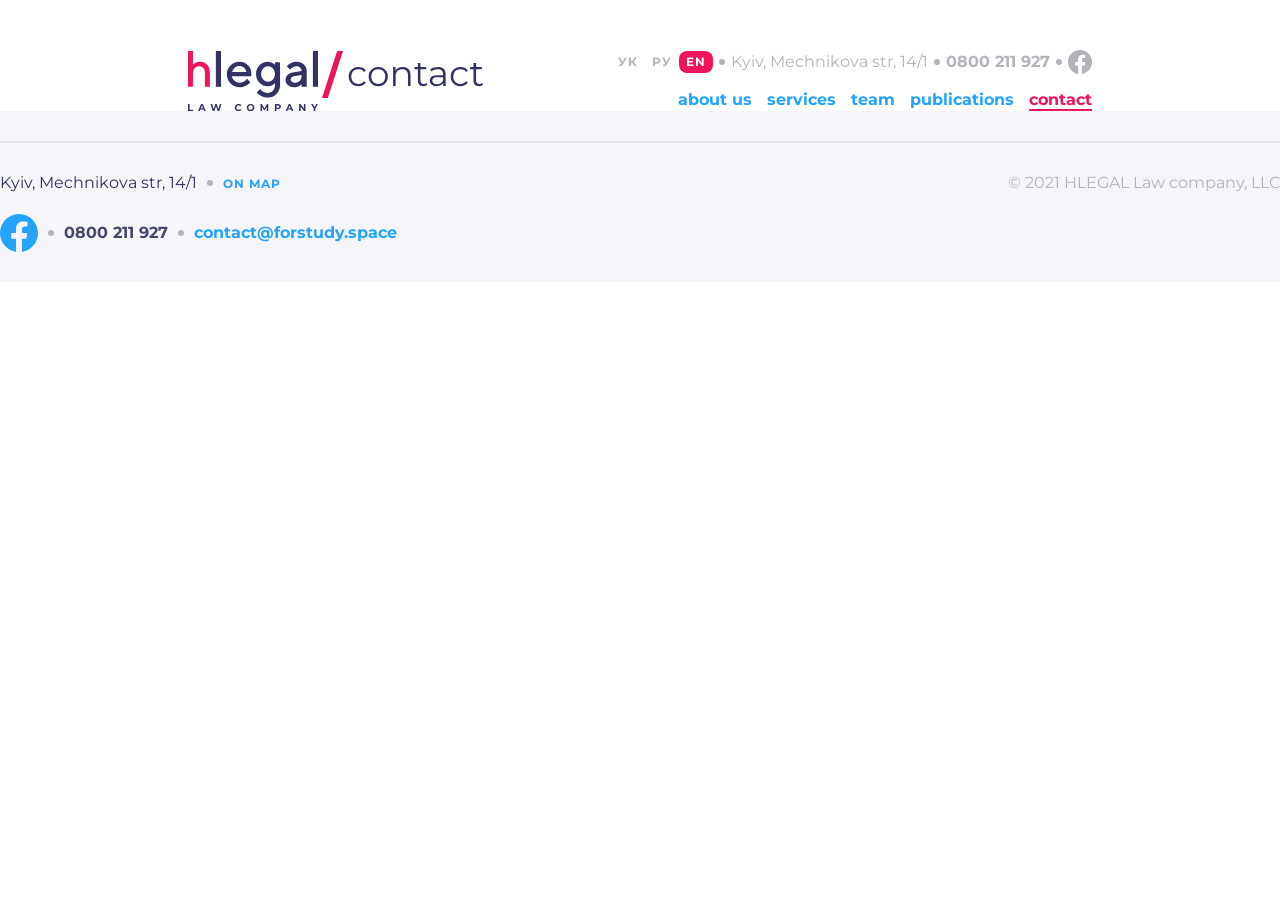
==== contact.html @ 12a872fe "contactpage(header+footer)" ====
<!DOCTYPE html>
<html lang="en">
<head>
    <meta charset="UTF-8">
    <meta name="viewport" content="width=device-width, initial-scale=1.0">
    <title>Contact</title>

     <link rel="stylesheet" href="./style/reset.css">
    <link rel="stylesheet" href="./style/contact.css">
</head>
<body>
   <header class="header desctop header--light">
        <div class="container header__container">
            <a href="index.html" class="header__logo">
                <svg width="297" height="60">
                    <use xlink:href="./sprite.svg#logo-contact"></use>
                </svg>
            </a>

            <div class="header-content">
                <div class="top-block">
                    <div class="lang-switcher">
                        <button class="small-btn">УК</button>
                        <button class="small-btn">РУ</button>
                        <button class="small-btn active">EN</button>
                    </div>

                    <ul class="top-list">
                        <li><a href="#" class="top-list__address">Kyiv, Mechnikova str, 14/1</a></li>
                        <li><a class="top-list__phone" href="tel:0800211927">0800 211 927</a></li>
                        <li>
                            <a href="#" class="top-list__social" aria-label="Facebook">
                                <svg width="24" height="24" class="top-list__social-icon">
                                    <use xlink:href="./sprite.svg#icon-facebook"></use>
                                </svg>
                            </a>
                        </li>
                    </ul>
                </div>

                <nav class="nav">
                    <a href="#" class="nav__link">about us</a>
                    <a href="#" class="nav__link">services</a>
                    <a href="#" class="nav__link">team</a>
                    <a href="#" class="nav__link">publications</a>
                    <a href="#" class="nav__link nav__link--active">contact</a>
                </nav>
            </div>
        </div>
    </header>


    <header class="header mobile header--light">
        <div class="header__top">
            <div class="lang-switcher">
                <button class="small-btn">УК</button>
                <button class="small-btn">РУ</button>
                <button class="small-btn active">EN</button>
            </div>
            <a class="top-list__phone" href="tel:0800211927">0800 211 927</a>
        </div>
        <div class="container header__container">
            <a href="index.html" class="header__logo">
                <svg width="166" height="57">
                    <use xlink:href="./sprite.svg#logo-contact"></use>
                </svg>
            </a>

            <label class="burger-menu" for="burger">
                <svg width="32" height="32" class="burger-menu__icon">
                    <use xlink:href="./sprite.svg#burger-default"></use>
                </svg>
            </label>
            <input type="checkbox" hidden id="burger">
            <div class="mobile-overlay"></div>
            <div class="header-mobile-dropdown">
                <label class="burger-menu" for="burger">
                    <svg width="32" height="32">
                        <use xlink:href="./sprite.svg#burger-close"></use>
                    </svg>
                </label>
                <ul>
                    <li><a href="#" class="link">about us</a></li>
                    <li><a href="#" class="link">services</a></li>
                    <li><a href="#" class="link">team</a></li>
                    <li><a href="#" class="link">publications</a></li>
                    <li><a href="#" class="link link--active">contact</a></li>
                </ul>
            </div>
        </div>
    </header> 

      <footer class="footer">
            <div class="container footer__container">
                <div class="footer__info">
                    <div class="footer__row">
                        <span class="footer__address">Kyiv, Mechnikova str, 14/1</span>
                        <a href="https://maps.app.goo.gl/y9jkHgbZWeBHmCza8" target="_blank" rel="noopener"
                            class="footer__map">on map</a>
                    </div>

                    <div class="footer__row">
                        <a href="#" class="footer__social" aria-label="Facebook">
                            <svg width="38" height="38" class="footer__social-icon">
                                <use xlink:href="./sprite.svg#icon-facebook"></use>
                            </svg>
                        </a>
                        <a href="tel:0800211927" class="footer__phone">0800 211 927</a>
                        <a href="mailto:contact@forstudy.space" class="footer__email">contact@forstudy.space</a>
                    </div>
                </div>

                <p class="footer__copy">© 2021 HLEGAL Law company, LLC</p>
            </div>
        </footer>
</body>
</html>
---- style/contact.css ----
@import url("https://fonts.googleapis.com/css2?family=Montserrat:wght@100..900&display=swap");
body {
  font-family: "Montserrat", sans-serif;
}

* {
  margin: 0;
  padding: 0;
  box-sizing: border-box;
  outline: none;
  border: none;
  text-decoration: none;
  color: inherit;
  font: inherit;
}

.gradient-text {
  background-clip: text;
  -webkit-background-clip: text;
  -moz-background-clip: text;
  -webkit-text-fill-color: transparent;
  -moz-text-fill-color: transparent;
  background-image: linear-gradient(90.13deg, #F0145A 0.84%, #EF8080 99.96%);
}

.h1 {
  font-weight: 700;
  font-size: 38px;
  line-height: 28px;
  letter-spacing: 0;
  letter-spacing: 0;
}

h2 {
  color: #323264;
  font-weight: 700;
  font-size: 30px;
  line-height: 37px;
  letter-spacing: 0;
  color: #323264;
  letter-spacing: 0;
}

h3 {
  color: #323264;
  font-weight: 700;
  font-size: 22px;
  line-height: 27px;
  letter-spacing: 0;
  color: #323264;
  letter-spacing: 0;
}

.h3caps {
  color: #323264;
  font-weight: 700;
  font-size: 14px;
  line-height: 17px;
  letter-spacing: 1;
  color: #323264;
  letter-spacing: 1;
  text-transform: uppercase;
}

h4 {
  color: #323264;
  font-weight: 700;
  font-size: 16px;
  line-height: 20px;
  letter-spacing: 0;
  color: #323264;
  letter-spacing: 0;
}

p {
  color: #000000;
  font-weight: 400;
  font-size: 16px;
  line-height: 26px;
  letter-spacing: 0;
  color: #000000;
  letter-spacing: 0;
  margin-bottom: 20px;
}
p:last-child {
  margin-bottom: 0;
}

ul li,
ol li {
  color: #000000;
  font-weight: 400;
  font-size: 18px;
  line-height: 26px;
  letter-spacing: 0;
  color: #000000;
  letter-spacing: 0;
  margin-bottom: 15px;
}
ul li:last-child,
ol li:last-child {
  margin-bottom: 0;
}
ul li::marker,
ol li::marker {
  color: #F0145A;
}

.link {
  color: #24A3FF;
  font-weight: 400;
  font-size: 16px;
  line-height: 20px;
  letter-spacing: 0;
  color: #24A3FF;
  letter-spacing: 0;
  text-decoration: none;
  transition: color 0.3s ease;
  margin-bottom: 12px;
}
.link:hover {
  color: #F0145A;
}

.input {
  border-radius: 8px;
  border-width: 1px;
  border-style: solid;
  border-color: rgb(255, 255, 255);
  padding: 15px;
  color: #000;
  background: white;
  display: flex;
  align-items: center;
  width: 100%;
  transition: all 0.2s ease;
}
.input::-moz-placeholder {
  color: rgb(179, 179, 186);
}
.input::placeholder {
  color: rgb(179, 179, 186);
}
.input:hover {
  box-shadow: 0 0 6px #24A3FF;
}
.input:focus {
  border-color: #24A3FF;
  box-shadow: 0 0 6px #24A3FF;
}

.btn {
  padding: 18px 30px;
  color: white;
  min-width: 180px;
  line-height: 20px;
  font-weight: bold;
  background: #24A3FF;
  border-radius: 12px;
  box-shadow: 0px 0px 20px 0px rgba(36, 163, 255, 0.5);
  transition: all 0.3s;
  cursor: pointer;
}
.btn:hover {
  background: #0085FF;
}
.btn:active {
  background: #006CCF;
}

.container {
  max-width: 1440px;
  margin: 0 auto;
  padding: 0 60px;
}

@media screen and (min-width: 1920px) {
  .container {
    padding: 0 160px;
    max-width: 1920px;
  }
}
@media screen and (max-width: 1439px) {
  .container {
    max-width: 1024px;
  }
}
@media screen and (max-width: 1023px) {
  .container {
    max-width: 770px;
  }
}
@media screen and (max-width: 767px) {
  .container {
    padding: 0 30px;
    max-width: 100%;
  }
}
@media screen and (max-width: 375px) {
  .container {
    padding: 0 15px;
  }
}
.header.mobile {
  display: none;
  z-index: 2;
}
.header.mobile .header__top {
  display: flex;
  justify-content: space-between;
  align-items: center;
  padding: 10px 15px;
  background: rgba(245, 245, 250, 0.2);
}
.header.mobile .header__container {
  padding: 15px 15px 0;
}

.header.desctop {
  display: block;
}

.header-mobile-dropdown {
  z-index: 1;
  max-height: 0;
  background: #FFFFFF;
  position: fixed;
  border-top-left-radius: 12px;
  border-top-right-radius: 12px;
  bottom: 0;
  left: 8px;
  right: 8px;
  padding: 0 12px;
  text-align: center;
  transition: max-height 0.5s ease-in;
}
.header-mobile-dropdown ul li {
  background: #F5F5FA;
  padding: 7px 14px;
  margin-bottom: 15px;
  list-style: none;
  border-radius: 12px;
  transition: background-color 0.2s ease;
}
.header-mobile-dropdown ul li:hover, .header-mobile-dropdown ul li:active {
  background: #E6E6F0;
}
.header-mobile-dropdown .link {
  font-size: 24px;
  line-height: 29px;
  font-weight: 700;
  color: #24A3FF;
}
.header-mobile-dropdown .link--active {
  color: #F0145A;
}
.header-mobile-dropdown label {
  display: block;
  text-align: right;
  margin-bottom: 20px;
  margin-top: 12px;
}

.mobile-overlay {
  height: 0;
  transition: height 0.5s ease-in-out;
  position: fixed;
  inset: 0;
  background: #323264;
}

#burger:checked ~ .header-mobile-dropdown {
  visibility: visible;
  height: auto;
  max-height: 800px;
}

#burger:checked ~ .mobile-overlay {
  height: 100%;
}

.header {
  position: relative;
  z-index: 1;
}
.header__container {
  display: flex;
  flex-direction: row;
  justify-content: space-between;
  align-items: center;
  flex-wrap: nowrap;
  gap: 10px;
  padding-top: 50px;
}
.header__logo {
  display: inline-flex;
  align-items: center;
}
.header__logo-slash {
  color: #F0145A;
  font-size: 24px;
  font-weight: 700;
  margin: 0 6px;
}
.header__logo-text {
  color: #FFFFFF;
  font-weight: 400;
  font-size: 20px;
  line-height: 1;
  letter-spacing: 0;
  color: #FFFFFF;
  letter-spacing: 0;
}

.header-content {
  display: flex;
  flex-direction: column;
  align-items: flex-end;
  gap: 18px;
}

.top-block {
  display: flex;
  flex-direction: row;
  justify-content: flex-end;
  align-items: center;
  flex-wrap: nowrap;
  gap: 18px;
}

.lang-switcher {
  display: flex;
  align-items: center;
  gap: 0;
}

.small-btn {
  color: #FFFFFF;
  font-weight: 700;
  font-size: 12px;
  line-height: 100%;
  letter-spacing: 1px;
  color: #FFFFFF;
  letter-spacing: 1px;
  padding: 5px 7px;
  border-radius: 8px;
  background: transparent;
  cursor: pointer;
  transition: background 0.3s ease;
  display: inline-flex;
  align-items: center;
  justify-content: center;
}
.small-btn.active, .small-btn:hover {
  background: #F0145A;
}

.top-list {
  display: flex;
  flex-direction: row;
  justify-content: flex-end;
  align-items: center;
  flex-wrap: nowrap;
  gap: 18px;
  list-style: none;
}
.top-list li {
  display: flex;
  align-items: center;
  margin-bottom: 0;
  height: 100%;
}
.top-list__address, .top-list__phone {
  color: #FFFFFF;
  font-weight: 400;
  font-size: 16px;
  line-height: 1;
  letter-spacing: 0;
  color: #FFFFFF;
  letter-spacing: 0;
  display: inline-flex;
  align-items: center;
  transition: color 0.2s ease;
}
.top-list__address:hover, .top-list__phone:hover {
  color: #F0145A;
}
.top-list__phone {
  font-weight: 700;
}
.top-list__social {
  display: flex;
  align-items: center;
  height: 24px;
}
.top-list__social-icon {
  fill: #FFFFFF;
  transition: fill 0.2s ease;
}
.top-list__social-icon:hover {
  fill: #F0145A;
}

.top-list__social {
  display: flex;
  align-items: center;
}

.top-block > *:not(:last-child),
.top-list > li:not(:last-child) {
  position: relative;
}
.top-block > *:not(:last-child)::after,
.top-list > li:not(:last-child)::after {
  content: "";
  position: absolute;
  top: 50%;
  right: -9px;
  transform: translate(50%, -50%);
  width: 6px;
  height: 6px;
  background-color: #E6E6F0;
  border-radius: 50%;
  pointer-events: none;
}

.nav {
  display: flex;
  flex-direction: row;
  justify-content: flex-end;
  align-items: center;
  flex-wrap: nowrap;
  gap: 15px;
  padding-bottom: 3px;
}
.nav__link {
  color: #FFFFFF;
  font-weight: 700;
  font-size: 16px;
  line-height: 100%;
  letter-spacing: 0;
  color: #FFFFFF;
  letter-spacing: 0;
  transition: color 0.5s ease;
  position: relative;
}
.nav__link::after {
  content: "";
  position: absolute;
  left: 0;
  bottom: -3px;
  width: 100%;
  height: 2px;
  background-color: currentColor;
  transform: scaleX(0);
  transform-origin: left;
  transition: transform 0.5s ease;
}
.nav__link:hover::after {
  transform: scaleX(1);
}
.nav__link--active {
  color: #F0145A;
}
.nav__link--active::after {
  transform: scaleX(1);
  background-color: #F0145A;
}

.burger-menu {
  display: flex;
  align-items: center;
  cursor: pointer;
}
.burger-menu__icon {
  color: #FFFFFF;
}

@media screen and (max-width: 1023px) {
  .header.mobile {
    display: block;
  }
  .header.desctop {
    display: none;
  }
}
.footer {
  background-color: #F5F5FA;
  padding: 30px 0;
}
.footer__container.container {
  display: flex;
  justify-content: space-between;
  align-items: flex-start;
  border-top: 2px solid #E6E6F0;
  padding-top: 30px;
  max-width: 1320px;
  margin: 0 auto;
  padding-left: 0;
  padding-right: 0;
}
.footer__info {
  display: flex;
  flex-direction: column;
  gap: 21px;
}
.footer__row {
  display: flex;
  align-items: center;
}
.footer__row > *:not(:last-child) {
  position: relative;
  margin-right: 10px;
  padding-right: 16px;
}
.footer__row > *:not(:last-child)::after {
  content: "";
  position: absolute;
  right: 0;
  top: 50%;
  transform: translateY(-50%);
  width: 6px;
  height: 6px;
  background-color: #B3B3BA;
  border-radius: 50%;
  pointer-events: none;
}
.footer__address {
  color: #323264;
  font-weight: 400;
  font-size: 16px;
  line-height: 20px;
  letter-spacing: 0;
  color: #323264;
  letter-spacing: 0;
}
.footer__map {
  color: #24A3FF;
  font-weight: 700;
  font-size: 12px;
  line-height: 15px;
  letter-spacing: 1px;
  color: #24A3FF;
  letter-spacing: 1px;
  text-transform: uppercase;
  transition: color 0.3s ease;
}
.footer__map:hover {
  color: #F0145A;
}
.footer__social {
  display: inline-flex;
  align-items: center;
}
.footer__social-icon {
  fill: #24A3FF;
  transition: fill 0.3s ease;
}
.footer__social:hover .footer__social-icon {
  fill: #F0145A;
}
.footer__phone {
  color: #46466E;
  font-weight: 700;
  font-size: 16px;
  line-height: 20px;
  letter-spacing: 0;
  color: #46466E;
  letter-spacing: 0;
}
.footer__email {
  color: #24A3FF;
  font-weight: 700;
  font-size: 16px;
  line-height: 20px;
  letter-spacing: 0;
  color: #24A3FF;
  letter-spacing: 0;
  transition: color 0.3s ease;
}
.footer__email:hover {
  color: #F0145A;
}
.footer__copy {
  color: #B3B3BA;
  font-weight: 400;
  font-size: 16px;
  line-height: 20px;
  letter-spacing: 0;
  color: #B3B3BA;
  letter-spacing: 0;
}

@media screen and (min-width: 1920px) {
  .footer__container.container {
    max-width: 1600px;
  }
}
@media screen and (max-width: 1024px) {
  .footer__container.container {
    max-width: 904px;
  }
}
@media screen and (max-width: 768px) {
  .footer {
    padding-bottom: 0;
  }
  .footer__container.container {
    flex-direction: column;
    align-items: center;
    gap: 30px;
    padding-left: 185px;
    padding-right: 185px;
    padding-bottom: 30px;
    max-width: 100%;
  }
  .footer__info {
    align-items: center;
  }
  .footer__row {
    justify-content: center;
  }
}
@media screen and (max-width: 576px) {
  .footer__container.container {
    padding-left: 30px;
    padding-right: 30px;
  }
  .footer__info {
    gap: 12px;
  }
  .footer__row {
    flex-direction: column;
    gap: 10px;
  }
  .footer__row > *:not(:last-child) {
    margin-right: 0;
    padding-right: 0;
  }
  .footer__row > *:not(:last-child)::after {
    display: none;
  }
}
.header--light .header__logo-text {
  color: #323264;
}
.header--light .small-btn {
  color: #B3B3BA;
}
.header--light .small-btn.active, .header--light .small-btn:hover {
  color: #FFFFFF;
  background: #F0145A;
}
.header--light .top-list__address, .header--light .top-list__phone {
  color: #B3B3BA;
}
.header--light .top-list__address:hover, .header--light .top-list__phone:hover {
  color: #F0145A;
}
.header--light .top-list__social-icon {
  fill: #B3B3BA;
}
.header--light .top-list__social-icon:hover {
  fill: #F0145A;
}
.header--light .top-block > *:not(:last-child)::after,
.header--light .top-list > li:not(:last-child)::after {
  background-color: #B3B3BA;
}
.header--light .nav__link {
  color: #24A3FF;
}
.header--light .nav__link:hover {
  color: #F0145A;
}
.header--light .nav__link--active {
  color: #F0145A;
}
.header--light .nav__link--active::after {
  background-color: #F0145A;
}
.header--light .burger-menu__icon {
  color: #323264;
}/*# sourceMappingURL=contact.css.map */
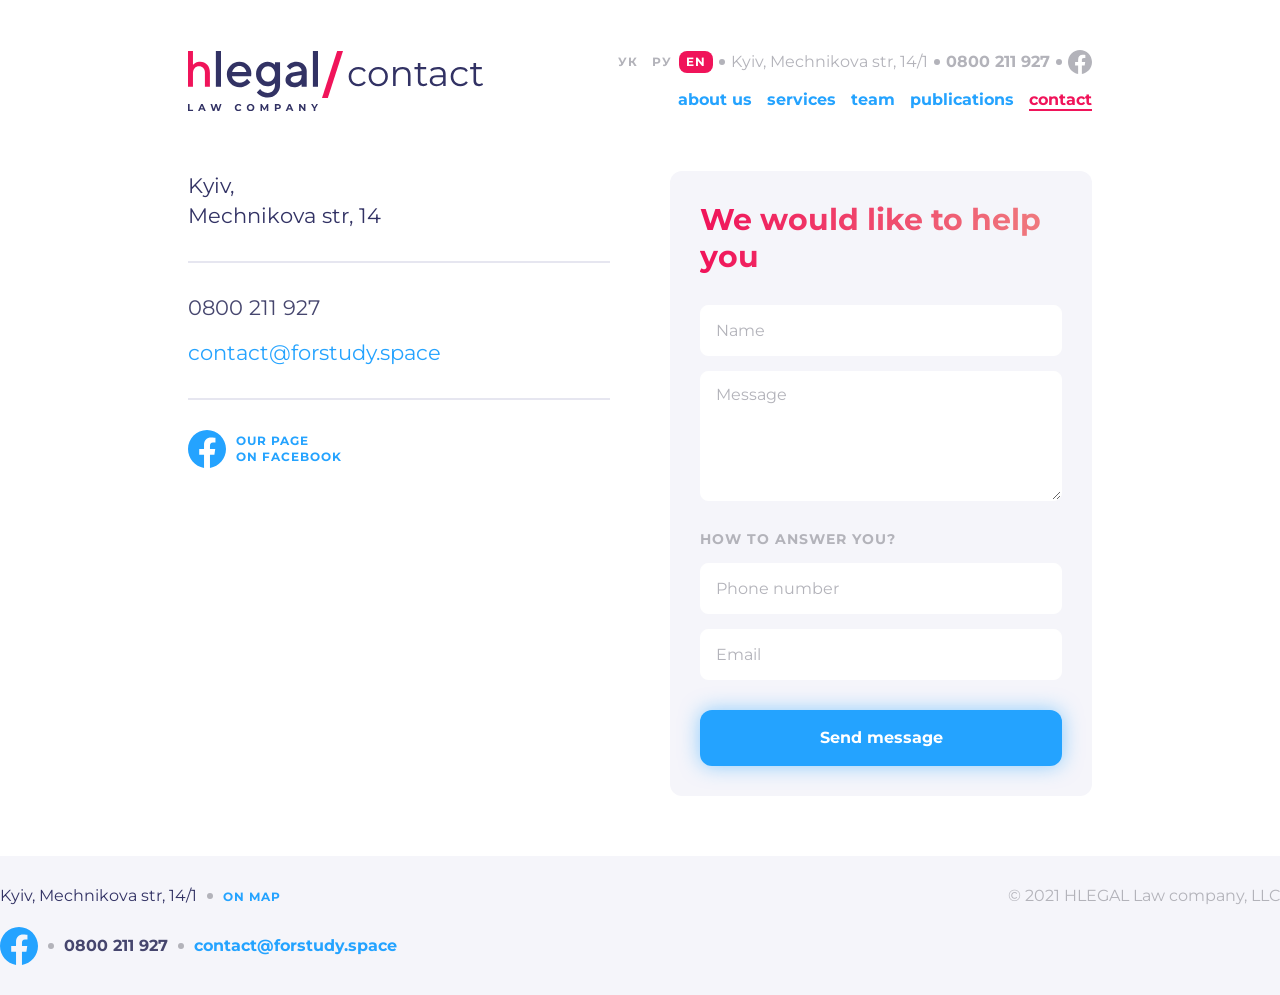
==== commit 9ea1d948: "contactpage" ====
--- a/contact.html
+++ b/contact.html
@@ -1,15 +1,17 @@
 <!DOCTYPE html>
 <html lang="en">
+
 <head>
     <meta charset="UTF-8">
     <meta name="viewport" content="width=device-width, initial-scale=1.0">
     <title>Contact</title>
 
-     <link rel="stylesheet" href="./style/reset.css">
+    <link rel="stylesheet" href="./style/reset.css">
     <link rel="stylesheet" href="./style/contact.css">
 </head>
+
 <body>
-   <header class="header desctop header--light">
+    <header class="header desctop header--light">
         <div class="container header__container">
             <a href="index.html" class="header__logo">
                 <svg width="297" height="60">
@@ -26,7 +28,8 @@
                     </div>
 
                     <ul class="top-list">
-                        <li><a href="#" class="top-list__address">Kyiv, Mechnikova str, 14/1</a></li>
+                        <li><a href="https://maps.app.goo.gl/y9jkHgbZWeBHmCza8" class="top-list__address">Kyiv,
+                                Mechnikova str, 14/1</a></li>
                         <li><a class="top-list__phone" href="tel:0800211927">0800 211 927</a></li>
                         <li>
                             <a href="#" class="top-list__social" aria-label="Facebook">
@@ -88,30 +91,87 @@
                 </ul>
             </div>
         </div>
-    </header> 
+    </header>
 
-      <footer class="footer">
-            <div class="container footer__container">
-                <div class="footer__info">
-                    <div class="footer__row">
-                        <span class="footer__address">Kyiv, Mechnikova str, 14/1</span>
-                        <a href="https://maps.app.goo.gl/y9jkHgbZWeBHmCza8" target="_blank" rel="noopener"
-                            class="footer__map">on map</a>
+    <main class="contacts">
+        <div class="container contacts__container">
+            <!-- Ліва колонка -->
+            <div class="contacts__info">
+                <div class="contacts__block">
+                    <a href="https://maps.app.goo.gl/y9jkHgbZWeBHmCza8" target="_blank" rel="noopener"
+                        class="contacts__address">
+                        Kyiv,<br>Mechnikova str, 14
+                    </a>
+                </div>
+
+                <div class="contacts__block">
+                    <a href="tel:0800211927" class="contacts__phone">0800 211 927</a>
+                    <a href="mailto:contact@forstudy.space" class="contacts__email">contact@forstudy.space</a>
+                </div>
+
+                <div class="contacts__block">
+                    <a href="#" class="contacts__social" target="_blank" rel="noopener">
+                        <svg width="38" height="38" class="contacts__social-icon">
+                            <use xlink:href="./sprite.svg#icon-facebook"></use>
+                        </svg>
+                        <span class="contacts__social-text">Our page<br>on facebook</span>
+                    </a>
+                </div>
+            </div>
+
+            <!-- Права колонка з формою буде тут -->
+            <div class="contacts__form-wrapper">
+                <h2 class="contacts__form-title gradient-text">We would like to help you</h2>
+
+                <form action="#" class="contacts__form">
+                    <div class="contacts__form-group">
+                        <input type="text" class="input" placeholder="Name" minlength="3" maxlength="15"
+                            pattern="^[A-Za-z0-9_]+$" required>
                     </div>
 
-                    <div class="footer__row">
-                        <a href="#" class="footer__social" aria-label="Facebook">
-                            <svg width="38" height="38" class="footer__social-icon">
-                                <use xlink:href="./sprite.svg#icon-facebook"></use>
-                            </svg>
-                        </a>
-                        <a href="tel:0800211927" class="footer__phone">0800 211 927</a>
-                        <a href="mailto:contact@forstudy.space" class="footer__email">contact@forstudy.space</a>
+                    <div class="contacts__form-group">
+                        <textarea class="input contacts__textarea" placeholder="Message" rows="4"></textarea>
                     </div>
+
+                    <p class="contacts__form-subtitle h3caps">How to answer you?</p>
+
+                    <div class="contacts__form-group">
+                        <input type="tel" class="input" placeholder="Phone number" pattern="^\+?380\d{9}$" required>
+                    </div>
+
+                    <div class="contacts__form-group">
+                        <input type="email" class="input" placeholder="Email" required>
+                    </div>
+
+                    <button type="submit" class="btn contacts__submit-btn">Send message</button>
+                </form>
+            </div>
+        </div>
+    </main>
+
+    <footer class="footer">
+        <div class="container footer__container">
+            <div class="footer__info">
+                <div class="footer__row">
+                    <span class="footer__address">Kyiv, Mechnikova str, 14/1</span>
+                    <a href="https://maps.app.goo.gl/y9jkHgbZWeBHmCza8" target="_blank" rel="noopener"
+                        class="footer__map">on map</a>
                 </div>
 
-                <p class="footer__copy">© 2021 HLEGAL Law company, LLC</p>
+                <div class="footer__row">
+                    <a href="#" class="footer__social" aria-label="Facebook">
+                        <svg width="38" height="38" class="footer__social-icon">
+                            <use xlink:href="./sprite.svg#icon-facebook"></use>
+                        </svg>
+                    </a>
+                    <a href="tel:0800211927" class="footer__phone">0800 211 927</a>
+                    <a href="mailto:contact@forstudy.space" class="footer__email">contact@forstudy.space</a>
+                </div>
             </div>
-        </footer>
+
+            <p class="footer__copy">© 2021 HLEGAL Law company, LLC</p>
+        </div>
+    </footer>
 </body>
+
 </html>
--- a/style/contact.css
+++ b/style/contact.css
@@ -605,6 +605,10 @@
   .footer {
     padding-bottom: 0;
   }
+  .footer__row:first-child {
+    align-self: flex-start;
+    justify-content: flex-start;
+  }
   .footer__container.container {
     flex-direction: column;
     align-items: center;
@@ -681,4 +685,192 @@
 }
 .header--light .burger-menu__icon {
   color: #323264;
+}
+
+.contacts {
+  padding-top: 60px;
+  padding-bottom: 60px;
+}
+.contacts__container {
+  display: flex;
+  justify-content: space-between;
+  gap: 60px;
+  padding-left: 180px;
+  padding-right: 180px;
+  max-width: 1440px;
+  margin: 0 auto;
+}
+.contacts__info {
+  display: flex;
+  flex-direction: column;
+  max-width: 510px;
+  width: 100%;
+}
+.contacts__block {
+  padding-bottom: 30px;
+  margin-bottom: 30px;
+  border-bottom: 2px solid #E6E6F0;
+}
+.contacts__block:last-child {
+  border-bottom: none;
+  padding-bottom: 0;
+  margin-bottom: 0;
+}
+.contacts__address {
+  color: #323264;
+  font-weight: 400;
+  font-size: 21px;
+  line-height: 30px;
+  letter-spacing: 0;
+  color: #323264;
+  letter-spacing: 0;
+  display: block;
+  margin-bottom: 0;
+  transition: color 0.3s ease;
+}
+.contacts__address:hover {
+  color: #F0145A;
+}
+.contacts__phone {
+  color: #46466E;
+  font-weight: 400;
+  font-size: 21px;
+  line-height: 30px;
+  letter-spacing: 0;
+  color: #46466E;
+  letter-spacing: 0;
+  display: block;
+  margin-bottom: 15px;
+  transition: color 0.3s ease;
+}
+.contacts__phone:hover {
+  color: #F0145A;
+}
+.contacts__email {
+  color: #24A3FF;
+  font-weight: 400;
+  font-size: 21px;
+  line-height: 30px;
+  letter-spacing: 0;
+  color: #24A3FF;
+  letter-spacing: 0;
+  display: block;
+  transition: color 0.3s ease;
+}
+.contacts__email:hover {
+  color: #F0145A;
+}
+.contacts__social {
+  display: inline-flex;
+  align-items: center;
+  gap: 10px;
+}
+.contacts__social-icon {
+  fill: #24A3FF;
+  transition: fill 0.3s ease;
+}
+.contacts__social-text {
+  color: #24A3FF;
+  font-weight: 700;
+  font-size: 12px;
+  line-height: 16px;
+  letter-spacing: 1px;
+  color: #24A3FF;
+  letter-spacing: 1px;
+  text-transform: uppercase;
+  display: inline-block;
+  transition: color 0.3s ease;
+}
+.contacts__social:hover .contacts__social-icon {
+  fill: #F0145A;
+}
+.contacts__social:hover .contacts__social-text {
+  color: #F0145A;
+}
+.contacts__form-wrapper {
+  background-color: #F5F5FA;
+  border-radius: 12px;
+  padding: 30px;
+  max-width: 510px;
+  width: 100%;
+}
+.contacts__form-title {
+  margin-bottom: 30px;
+}
+.contacts__form {
+  display: flex;
+  flex-direction: column;
+  gap: 15px;
+}
+.contacts__textarea {
+  resize: vertical;
+  min-height: 130px;
+}
+.contacts__form-subtitle {
+  color: #B3B3BA;
+  margin-top: 15px;
+  margin-bottom: 0;
+  letter-spacing: 1px;
+}
+.contacts__submit-btn {
+  width: 100%;
+  margin-top: 15px;
+}
+
+.footer__container.container {
+  border-top: none;
+  padding-top: 0;
+}
+
+@media screen and (min-width: 1920px) {
+  .contacts__container {
+    max-width: 1920px;
+    padding-left: 280px;
+    padding-right: 280px;
+  }
+  .contacts__info {
+    max-width: 650px;
+  }
+  .contacts__form-wrapper {
+    max-width: 650px;
+  }
+}
+@media screen and (max-width: 1439px) {
+  .contacts__container {
+    max-width: 1024px;
+    padding-left: 60px;
+    padding-right: 60px;
+    gap: 60px;
+  }
+  .contacts__info, .contacts__form-wrapper {
+    max-width: 422px;
+  }
+}
+@media screen and (max-width: 1023px) {
+  .contacts__container {
+    flex-direction: column;
+    padding-left: 60px;
+    padding-right: 60px;
+    gap: 60px;
+  }
+  .contacts__info, .contacts__form-wrapper {
+    max-width: 100%;
+  }
+}
+@media screen and (max-width: 576px) {
+  .contacts {
+    padding-top: 30px;
+    padding-bottom: 30px;
+  }
+  .contacts__container {
+    padding-left: 30px;
+    padding-right: 30px;
+    gap: 30px;
+  }
+  .contacts__form-wrapper {
+    padding: 30px;
+  }
+  .contacts__form-title {
+    margin-bottom: 30px;
+  }
 }/*# sourceMappingURL=contact.css.map */
